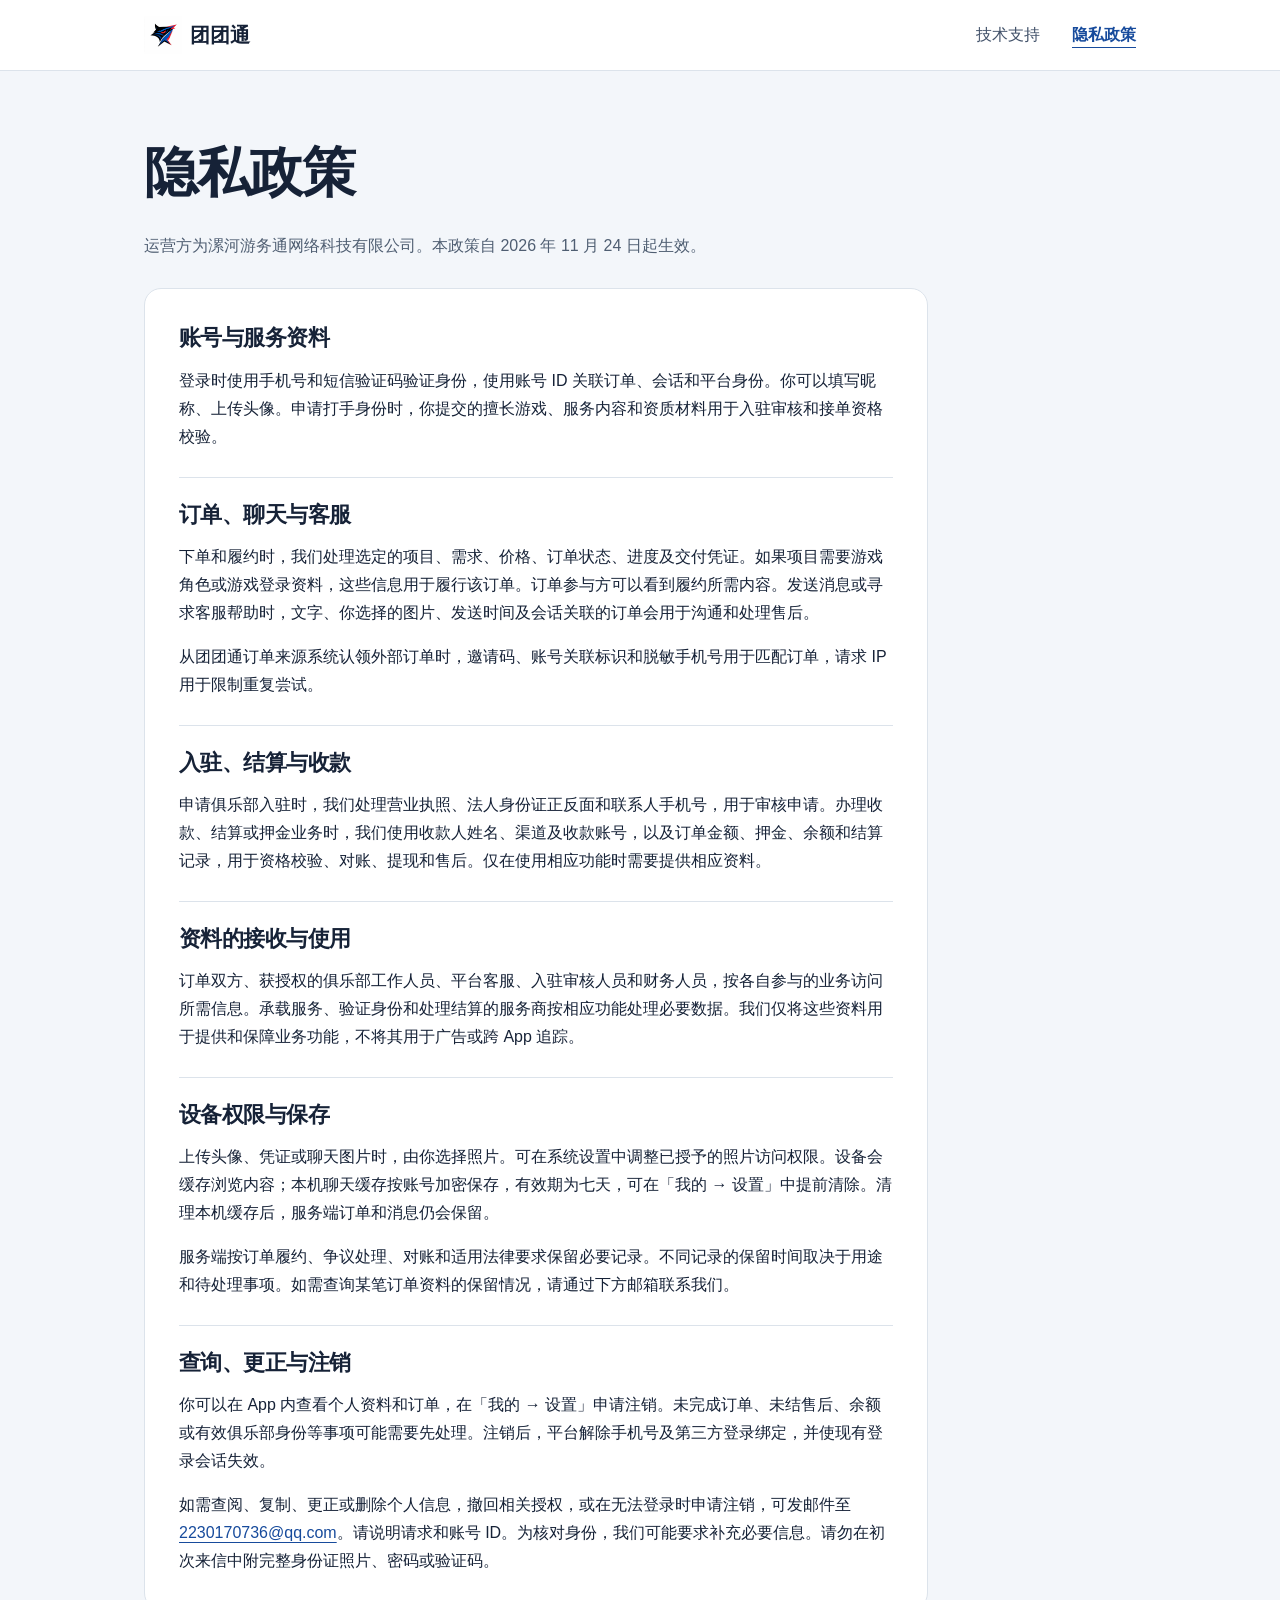
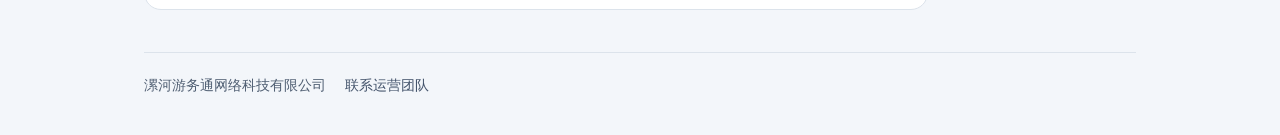
==== privacy.html @ 82939407 "Publish app support and privacy pages" ====
<!doctype html>
<html lang="zh-CN"><head><meta charset="utf-8"><meta name="viewport" content="width=device-width,initial-scale=1"><title>隐私政策 · 团团通</title><meta name="description" content="了解团团通如何处理账号、订单、消息和入驻资料，以及如何行使个人信息权利。"><link rel="icon" href="app.png"><link rel="stylesheet" href="style.css"></head><body><a class="skip" href="#content">跳到正文</a><header><div class="bar"><a class="brand" href="./"><img src="app.png" alt="" width="38" height="38">团团通</a><nav aria-label="主导航"><a href="./" >技术支持</a><a href="privacy.html" aria-current="page">隐私政策</a></nav></div></header><main id="content"><h1>隐私政策</h1><p class="intro">运营方为漯河游务通网络科技有限公司。本政策自 2026 年 11 月 24 日起生效。</p><article><section><h2>账号与服务资料</h2><p>登录时使用手机号和短信验证码验证身份，使用账号 ID 关联订单、会话和平台身份。你可以填写昵称、上传头像。申请打手身份时，你提交的擅长游戏、服务内容和资质材料用于入驻审核和接单资格校验。</p></section>
<section><h2>订单、聊天与客服</h2><p>下单和履约时，我们处理选定的项目、需求、价格、订单状态、进度及交付凭证。如果项目需要游戏角色或游戏登录资料，这些信息用于履行该订单。订单参与方可以看到履约所需内容。发送消息或寻求客服帮助时，文字、你选择的图片、发送时间及会话关联的订单会用于沟通和处理售后。</p><p>从团团通订单来源系统认领外部订单时，邀请码、账号关联标识和脱敏手机号用于匹配订单，请求 IP 用于限制重复尝试。</p></section>
<section><h2>入驻、结算与收款</h2><p>申请俱乐部入驻时，我们处理营业执照、法人身份证正反面和联系人手机号，用于审核申请。办理收款、结算或押金业务时，我们使用收款人姓名、渠道及收款账号，以及订单金额、押金、余额和结算记录，用于资格校验、对账、提现和售后。仅在使用相应功能时需要提供相应资料。</p></section>
<section><h2>资料的接收与使用</h2><p>订单双方、获授权的俱乐部工作人员、平台客服、入驻审核人员和财务人员，按各自参与的业务访问所需信息。承载服务、验证身份和处理结算的服务商按相应功能处理必要数据。我们仅将这些资料用于提供和保障业务功能，不将其用于广告或跨 App 追踪。</p></section>
<section><h2>设备权限与保存</h2><p>上传头像、凭证或聊天图片时，由你选择照片。可在系统设置中调整已授予的照片访问权限。设备会缓存浏览内容；本机聊天缓存按账号加密保存，有效期为七天，可在「我的 → 设置」中提前清除。清理本机缓存后，服务端订单和消息仍会保留。</p><p>服务端按订单履约、争议处理、对账和适用法律要求保留必要记录。不同记录的保留时间取决于用途和待处理事项。如需查询某笔订单资料的保留情况，请通过下方邮箱联系我们。</p></section>
<section><h2>查询、更正与注销</h2><p>你可以在 App 内查看个人资料和订单，在「我的 → 设置」申请注销。未完成订单、未结售后、余额或有效俱乐部身份等事项可能需要先处理。注销后，平台解除手机号及第三方登录绑定，并使现有登录会话失效。</p><p>如需查阅、复制、更正或删除个人信息，撤回相关授权，或在无法登录时申请注销，可发邮件至 <a href="mailto:2230170736@qq.com">2230170736@qq.com</a>。请说明请求和账号 ID。为核对身份，我们可能要求补充必要信息。请勿在初次来信中附完整身份证照片、密码或验证码。</p></section></article></main><footer>漯河游务通网络科技有限公司 <a href="mailto:2230170736@qq.com">联系运营团队</a></footer></body></html>
---- style.css ----
:root{color-scheme:light;--ink:#162237;--muted:#4f5e72;--blue:#174b9c;--line:#dce3eb;font-family:-apple-system,BlinkMacSystemFont,"PingFang SC","Microsoft YaHei",sans-serif;color:var(--ink);background:#f3f6fa}*{box-sizing:border-box}body{margin:0;font-size:1rem;line-height:1.75}a{color:var(--blue);text-underline-offset:.22em;overflow-wrap:anywhere}a:focus-visible,summary:focus-visible{outline:3px solid #235fc3;outline-offset:4px}.skip{position:absolute;left:-9999px}.skip:focus{left:12px;top:12px;background:white;z-index:2}header{background:#fff;border-bottom:1px solid var(--line)}.bar,main,footer{width:min(100% - 40px,62rem);margin:auto}.bar{display:flex;justify-content:space-between;align-items:center;min-height:70px;gap:14px}.brand{display:flex;align-items:center;gap:8px;text-decoration:none;font-weight:750;color:var(--ink);font-size:1.24rem}.brand img{width:38px;height:38px}.bar nav{display:flex;gap:clamp(10px,3.5vw,32px)}nav a,footer a{color:#42526a;text-decoration:none}nav [aria-current=page]{color:var(--blue);font-weight:700;text-decoration:underline;text-underline-offset:.45em}main{padding:clamp(28px,6vw,65px) 0 24px}h1,h2,h3{line-height:1.35;letter-spacing:-.025em}h1{font-size:clamp(2.1rem,5vw,3.35rem);margin:0 0 .45em}h2{font-size:1.35rem;margin:0 0 14px}p{margin:.45em 0 1em}.intro{max-width:44rem;color:var(--muted);margin:0 0 28px}.cols{display:grid;grid-template-columns:minmax(0,1.6fr) minmax(15rem,1fr);gap:20px;align-items:start}.panel,article{background:white;border:1px solid var(--line);border-radius:17px;padding:clamp(20px,3.6vw,34px)}.contact{background:#eaf1fe;border-color:#d3e1f7}.contact p{color:#364d70}.contact a{font-weight:650}details+details{border-top:1px solid var(--line)}summary{cursor:pointer;padding:15px 0;font-weight:600}details p{color:var(--muted);margin:0 0 16px}.panel details:last-child summary{padding-bottom:6px}article{max-width:49rem}article section+section{margin-top:26px;padding-top:22px;border-top:1px solid var(--line)}article section p:last-child,.contact p:last-child{margin-bottom:0}footer{border-top:1px solid var(--line);margin-top:18px;padding:20px 0 36px;color:var(--muted);font-size:.9rem}footer a{margin-left:15px}@media(max-width:660px){.cols{grid-template-columns:1fr}.bar,main,footer{width:calc(100% - 32px)}.bar nav{font-size:.94rem}.brand{font-size:1.1rem}.bar{min-height:62px}footer a{display:inline-block}}
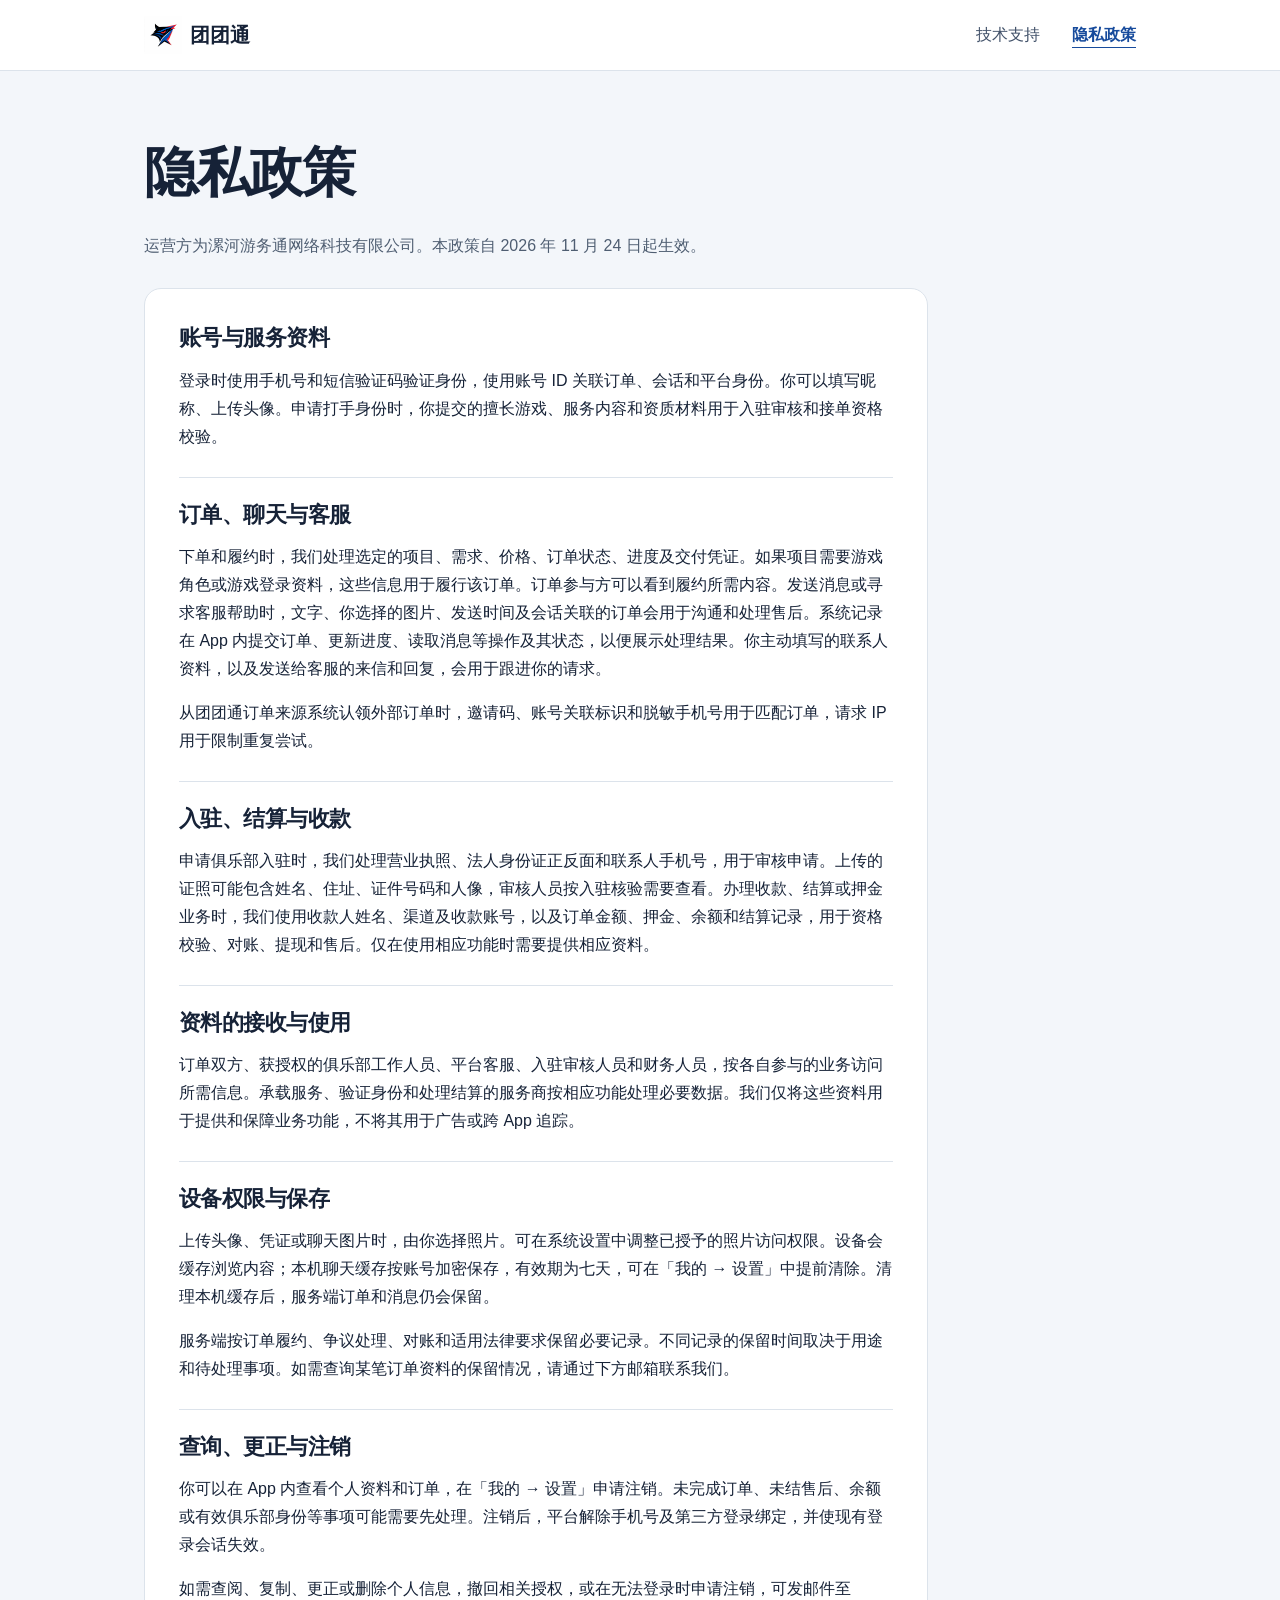
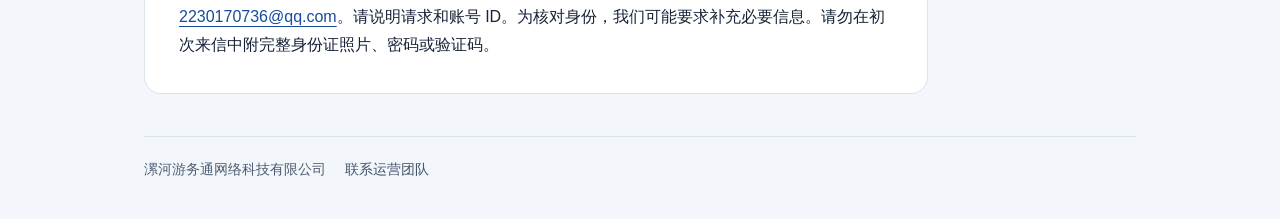
==== commit ecdc8e7f: "Clarify application records and verification documents" ====
--- a/privacy.html
+++ b/privacy.html
@@ -1,7 +1,7 @@
 <!doctype html>
 <html lang="zh-CN"><head><meta charset="utf-8"><meta name="viewport" content="width=device-width,initial-scale=1"><title>隐私政策 · 团团通</title><meta name="description" content="了解团团通如何处理账号、订单、消息和入驻资料，以及如何行使个人信息权利。"><link rel="icon" href="app.png"><link rel="stylesheet" href="style.css"></head><body><a class="skip" href="#content">跳到正文</a><header><div class="bar"><a class="brand" href="./"><img src="app.png" alt="" width="38" height="38">团团通</a><nav aria-label="主导航"><a href="./" >技术支持</a><a href="privacy.html" aria-current="page">隐私政策</a></nav></div></header><main id="content"><h1>隐私政策</h1><p class="intro">运营方为漯河游务通网络科技有限公司。本政策自 2026 年 11 月 24 日起生效。</p><article><section><h2>账号与服务资料</h2><p>登录时使用手机号和短信验证码验证身份，使用账号 ID 关联订单、会话和平台身份。你可以填写昵称、上传头像。申请打手身份时，你提交的擅长游戏、服务内容和资质材料用于入驻审核和接单资格校验。</p></section>
-<section><h2>订单、聊天与客服</h2><p>下单和履约时，我们处理选定的项目、需求、价格、订单状态、进度及交付凭证。如果项目需要游戏角色或游戏登录资料，这些信息用于履行该订单。订单参与方可以看到履约所需内容。发送消息或寻求客服帮助时，文字、你选择的图片、发送时间及会话关联的订单会用于沟通和处理售后。</p><p>从团团通订单来源系统认领外部订单时，邀请码、账号关联标识和脱敏手机号用于匹配订单，请求 IP 用于限制重复尝试。</p></section>
-<section><h2>入驻、结算与收款</h2><p>申请俱乐部入驻时，我们处理营业执照、法人身份证正反面和联系人手机号，用于审核申请。办理收款、结算或押金业务时，我们使用收款人姓名、渠道及收款账号，以及订单金额、押金、余额和结算记录，用于资格校验、对账、提现和售后。仅在使用相应功能时需要提供相应资料。</p></section>
+<section><h2>订单、聊天与客服</h2><p>下单和履约时，我们处理选定的项目、需求、价格、订单状态、进度及交付凭证。如果项目需要游戏角色或游戏登录资料，这些信息用于履行该订单。订单参与方可以看到履约所需内容。发送消息或寻求客服帮助时，文字、你选择的图片、发送时间及会话关联的订单会用于沟通和处理售后。系统记录在 App 内提交订单、更新进度、读取消息等操作及其状态，以便展示处理结果。你主动填写的联系人资料，以及发送给客服的来信和回复，会用于跟进你的请求。</p><p>从团团通订单来源系统认领外部订单时，邀请码、账号关联标识和脱敏手机号用于匹配订单，请求 IP 用于限制重复尝试。</p></section>
+<section><h2>入驻、结算与收款</h2><p>申请俱乐部入驻时，我们处理营业执照、法人身份证正反面和联系人手机号，用于审核申请。上传的证照可能包含姓名、住址、证件号码和人像，审核人员按入驻核验需要查看。办理收款、结算或押金业务时，我们使用收款人姓名、渠道及收款账号，以及订单金额、押金、余额和结算记录，用于资格校验、对账、提现和售后。仅在使用相应功能时需要提供相应资料。</p></section>
 <section><h2>资料的接收与使用</h2><p>订单双方、获授权的俱乐部工作人员、平台客服、入驻审核人员和财务人员，按各自参与的业务访问所需信息。承载服务、验证身份和处理结算的服务商按相应功能处理必要数据。我们仅将这些资料用于提供和保障业务功能，不将其用于广告或跨 App 追踪。</p></section>
 <section><h2>设备权限与保存</h2><p>上传头像、凭证或聊天图片时，由你选择照片。可在系统设置中调整已授予的照片访问权限。设备会缓存浏览内容；本机聊天缓存按账号加密保存，有效期为七天，可在「我的 → 设置」中提前清除。清理本机缓存后，服务端订单和消息仍会保留。</p><p>服务端按订单履约、争议处理、对账和适用法律要求保留必要记录。不同记录的保留时间取决于用途和待处理事项。如需查询某笔订单资料的保留情况，请通过下方邮箱联系我们。</p></section>
 <section><h2>查询、更正与注销</h2><p>你可以在 App 内查看个人资料和订单，在「我的 → 设置」申请注销。未完成订单、未结售后、余额或有效俱乐部身份等事项可能需要先处理。注销后，平台解除手机号及第三方登录绑定，并使现有登录会话失效。</p><p>如需查阅、复制、更正或删除个人信息，撤回相关授权，或在无法登录时申请注销，可发邮件至 <a href="mailto:2230170736@qq.com">2230170736@qq.com</a>。请说明请求和账号 ID。为核对身份，我们可能要求补充必要信息。请勿在初次来信中附完整身份证照片、密码或验证码。</p></section></article></main><footer>漯河游务通网络科技有限公司 <a href="mailto:2230170736@qq.com">联系运营团队</a></footer></body></html>
